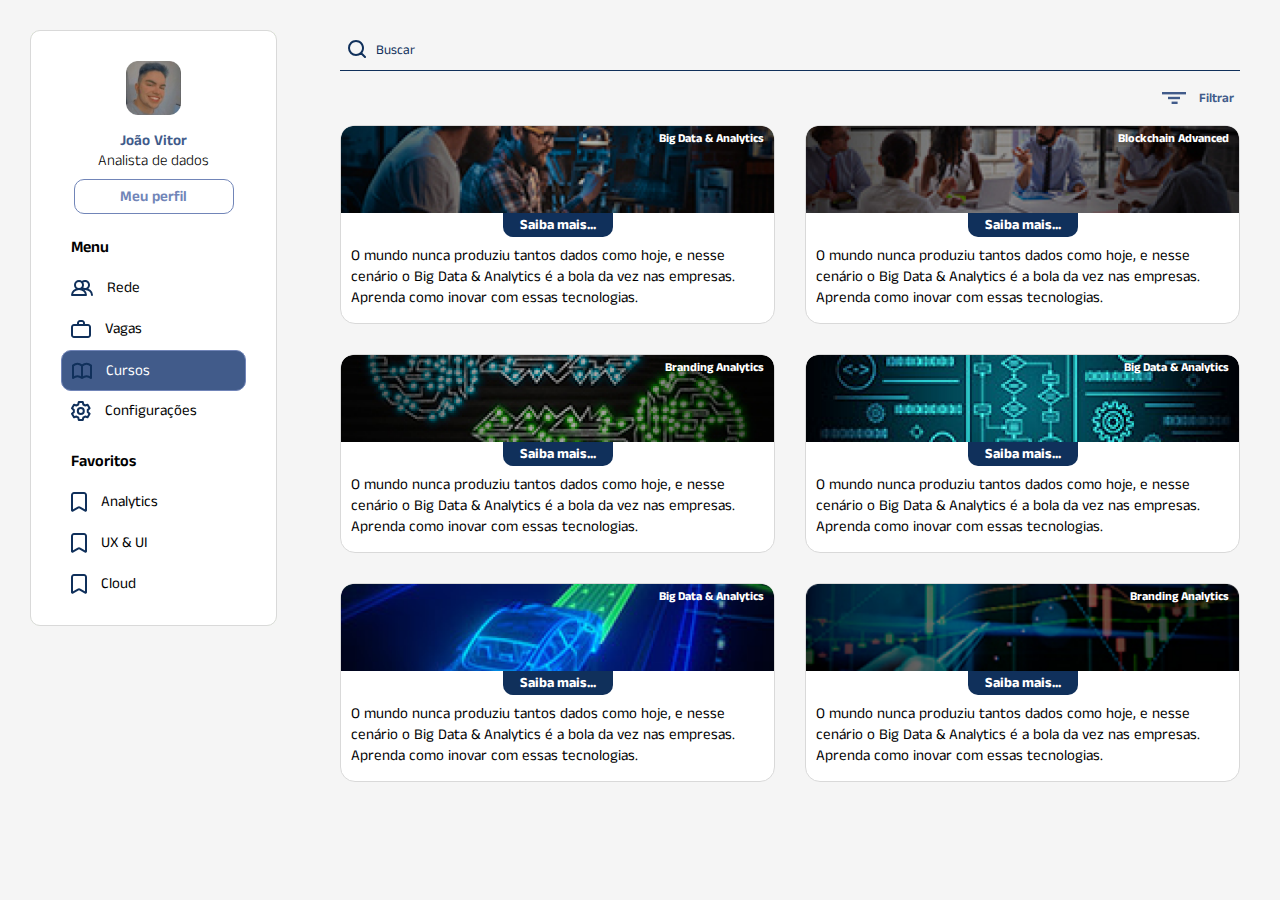
==== courses-page.html @ 30c97529 "Initial commit" ====
<!DOCTYPE html>
<html lang="pt-BR">
<head>
    <meta charset="UTF-8">
    <meta http-equiv="X-UA-Compatible" content="IE=edge">
    <meta name="viewport" content="width=device-width, initial-scale=1.0">
    <title>Jobi - Vagas</title>
    <link rel="stylesheet" href="css/reset.css">
    <link rel="stylesheet" href="css/components/profile.css">
    <link rel="stylesheet" href="css/components/pages-menu.css">
    <link rel="stylesheet" href="css/components/favorite-tags.css">
    <link rel="stylesheet" href="css/components/search-bar.css">
    <link rel="stylesheet" href="css/components/course.css">
    <link rel="stylesheet" href="css/courses-page.css">
</head>
<body>
    <!-- 
        Início da página, main CSS:  
        courses-page.css    
    -->
    <div id="page-container">
        <div id="menu-container">
            <div class="lateral-menu">
                <!-- 
                    CSS da estrutura do profile
                    componentes/profile.css
                -->
                <div class="profile">
                    <span class="profile-photo">
                        <img src="images/profile-photo.png" alt="Foto de perfil">
                    </span>
                    <a href="#" class="user-name">João Vitor</a>
                    <p class="occupation">Analista de dados</p>
                    <a class="my-profile" href="#">Meu perfil</a> 
                </div>
                <!-- 
                    CSS da estrutura do menu de navegação entre páginas
                    componentes/pages-menu.css
                -->
                <nav class="pages-menu">
                    <h2>Menu</h2>
                    <ul>
                        <li class="menu-option">                        
                            <a href="index.html" class="menu-label">
                                <img class="menu-icon" src="images/icons/rede-icon.svg" alt="Ícone de rede">
                                Rede
                            </a>
                        </li>
                        <li class="menu-option">                        
                            <a href="#" class="menu-label">
                                <img class="menu-icon" src="images/icons/vagas-icon.svg" alt="Ícone de vagas">
                                Vagas
                            </a>
                        </li>
                        <li class="menu-option selected-li">                        
                            <a href="courses-page.html" class="menu-label selected-a">
                                <img class="menu-icon" src="images/icons/courses-icon.svg" alt="Ícone de cursos">
                                Cursos
                            </a>
                        </li>
                        <li class="menu-option">                        
                            <a href="#" class="menu-label">
                                <img class="menu-icon" src="images/icons/settings-icon.svg" alt="Ícone de configurações">
                                Configurações
                            </a>
                        </li>
                    </ul>
                </nav>
                <!-- 
                    CSS da estrutura do menu de favoritos
                    componentes/favorite-tags.css
                -->
                <div class="favorite-tags">
                    <h2>Favoritos</h2>
                    <ul>
                        <li class="favorite-item">
                            <img class="tag-icon" src="images/icons/favorite-icon.svg" alt="Ícone de favoritos">
                            <a href="#" class="tag-label">Analytics</a>
                        </li>
                        <li class="favorite-item">
                            <img class="tag-icon" src="images/icons/favorite-icon.svg" alt="Ícone de favoritos">
                            <a href="#" class="tag-label">UX & UI</a>
                        </li>
                        <li class="favorite-item">
                            <img class="tag-icon" src="images/icons/favorite-icon.svg" alt="Ícone de favoritos">
                            <a href="#" class="tag-label">Cloud</a>
                        </li>
                    </ul>
                </div>
            </div>
        </div>
        <main>
            <!-- 
                CSS da estrutura da barra de pesquisa
                componentes/search.bar.css
            -->
            <div class="search-tool">
                <img class="search-icon" src="images/icons/search-icon.svg" alt="Ícone de busca">
                <input class="input-field" 
                       type="text" 
                       placeholder="Buscar">
            </div>
            <!-- 
                CSS da estrutura de filtro
                componentes/search.bar.css
            -->
            <div class="filter-tool">
                <button>
                    <img src="images/icons/filter-icon.svg" alt="Ícone de filtro">
                    <p>Filtrar</p>
                </button>
            </div>           
             <!-- 
                CSS da estrutura de curso
                componentes/course.css
            -->
            <section class="course-section">
                <div class="course">
                    <p class="course-name">Big Data & Analytics</p>
                    <img class="course-banner" src="images/banner1.png" alt="Banner curso 1">
                    <span class="read-more">
                        <a href="#" class="read-more">Saiba mais...</a>
                    </span>
                    <p class="course-description">O mundo nunca produziu tantos dados como hoje, e nesse cenário o Big Data & Analytics é a bola da vez nas empresas. Aprenda como inovar com essas tecnologias.</p>
                </div>
                <div class="course">
                    <p class="course-name">Blockchain Advanced</p>
                    <img class="course-banner" src="images/banner2.png" alt="Banner curso 2">
                    <span class="read-more">
                        <a href="#" class="read-more">Saiba mais...</a>
                    </span>
                    <p class="course-description">O mundo nunca produziu tantos dados como hoje, e nesse cenário o Big Data & Analytics é a bola da vez nas empresas. Aprenda como inovar com essas tecnologias.</p>
                </div>
                <div class="course">
                    <p class="course-name">Branding Analytics</p>
                    <img class="course-banner" src="images/banner3.png" alt="Banner curso 3">
                    <span class="read-more">
                        <a href="#" class="read-more">Saiba mais...</a>
                    </span>
                    <p class="course-description">O mundo nunca produziu tantos dados como hoje, e nesse cenário o Big Data & Analytics é a bola da vez nas empresas. Aprenda como inovar com essas tecnologias.</p>
                </div>
                <div class="course">
                    <p class="course-name">Big Data & Analytics</p>
                    <img class="course-banner" src="images/banner4.png" alt="Banner curso 4">
                    <span class="read-more">
                        <a href="#" class="read-more">Saiba mais...</a>
                    </span>
                    <p class="course-description">O mundo nunca produziu tantos dados como hoje, e nesse cenário o Big Data & Analytics é a bola da vez nas empresas. Aprenda como inovar com essas tecnologias.</p>
                </div>
                <div class="course">
                    <p class="course-name">Big Data & Analytics</p>
                    <img class="course-banner" src="images/banner5.png" alt="Banner curso 5">
                    <span class="read-more">
                        <a href="#" class="read-more">Saiba mais...</a>
                    </span>
                    <p class="course-description">O mundo nunca produziu tantos dados como hoje, e nesse cenário o Big Data & Analytics é a bola da vez nas empresas. Aprenda como inovar com essas tecnologias.</p>
                </div>
                <div class="course">
                    <p class="course-name">Branding Analytics</p>
                    <img class="course-banner" src="images/banner6.png" alt="Banner curso 6">
                    <span class="read-more">
                        <a href="#" class="read-more">Saiba mais...</a>
                    </span>
                    <p class="course-description">O mundo nunca produziu tantos dados como hoje, e nesse cenário o Big Data & Analytics é a bola da vez nas empresas. Aprenda como inovar com essas tecnologias.</p>
                </div>
            </section>
        </main>
    </div>
</body>
</html>
---- css/components/profile.css ----
/* É a configuração raíz deste CSS. Altere aqui e os elementos que receberem essas variáveis também serão alterados */
:root{
    --profile-font-size: 15px;
    --profile-primary-color: #415B8A;
    --profile-secundary-color: #7185B8;
}

.profile{
    text-align: center;
    font-size: var(--profile-font-size)
}

.profile-photo{
    display: flex;
    justify-content: center;
    margin-bottom: 15px;
}

.profile-photo img{
    width: 55px;
}

.user-name{
    font-weight: 600;
    color: var(--profile-primary-color)
}

.occupation{
    font-weight: 300;
    color: #000;
}

.my-profile{
    /* Alinhamento */
    display: flex;
    justify-content: center;
    align-items: center;
    /* Tamanho e posicionamento */
    width: 160px;
    height: 35px;
    margin: auto;
    margin-bottom: 24px;
    /* Estilização */
    font-weight: 600;
    color: var(--profile-secundary-color);
    border: 1px solid var(--profile-secundary-color);
    border-radius: 10px;
}

.my-profile:hover{
    /* Efeito ao passar o mouse em cima */
    background: var(--profile-primary-color);
    color: #FFF;
}
 
.user-name, 
.occupation{
    line-height: 20px;
    margin-bottom: 8px;
}
---- css/components/pages-menu.css ----
:root{
    --menu-font-size: 15px;
}

.pages-menu {
    font-size: var(--menu-font-size);
    line-height: 20px;
    padding: 0 10px;
    margin-bottom: 20px;
}

.pages-menu h2{
    font-weight: 600;
    margin-bottom: 10px;
    padding-left: 10px;
}

.pages-menu ul{
    list-style: none;
}

.menu-option{
    width: 185px;
    height: 41px;
    padding-left: 10px;
}

.menu-icon{
    max-width: 22px;
    margin-right: 14px;
}

/* Âncoras possuem comportamento específico quando são acessados, o link costuma mudar de cor... Aqui garanto que isso não aconteça, com :link e :visited */
.menu-label:link, .menu-label:visited{
    /* Posicionamento */
    display: flex;
    align-items: center;
    /* Tamanho */
    width: 100%;
    padding: 10px 0;
    /* Estilização */
    color: #000;
    font-size: var(--menu-font-size);
    font-weight: 400;
}

.menu-label:hover{
	color: #FFF; 
    border-radius: 10px;
}

/* Hover do menu e também aponta qual item está selecionado (.selected) */

.pages-menu ul li:hover,
.selected-li{
    color: #FFF  ;
    background: #415B8A;
    border: 1px solid #7185B8;
    border-radius: 10px;
}

.selected-a{
    color: #FFF !important;
}
---- css/components/favorite-tags.css ----
.favorite-tags {
    font-size: 15px;
    line-height: 20px;
    color: #000000;
    padding: 0 10px;
}

.favorite-tags h2{
    font-weight: 600;
    font-size: 16px;
    margin-bottom: 10px;
    padding-left: 10px;
}

.favorite-item{
    display: flex;
    align-items: center;
    padding-left: 10px;
}

.tag-icon{
    max-width: 22px;
    margin-right: 14px;
}

.tag-label{
    font-weight: 400;
}

.tag-icon,
.tag-label:link, .tag-label:visited{
    color: #000;
}

.favorite-tags ul li{
    display: flex;
    width: 170px;
    height: 41px;
}
---- css/components/search-bar.css ----
:root{
    --primary-color: #10305B;
}

.search-tool {
    width: 100%;
    margin-bottom: 18px;
}

.search-tool img {
    position: absolute;
}  
  
.search-icon {
    padding: 10px 8px;
}
  
.input-field {
    width: 100%;
    padding: 10px;
    padding-left: 36px;
    border: none;
    border-bottom: 1px solid var(--primary-color);
}

.input-field::placeholder, 
.input-field{
    color: var(--primary-color);
}

/*  Descomente a regra abaixo para ao selecionar a barra de pesquisa, remover a borda do input */

/* .input-field:focus{
    outline: 0;
} */
---- css/components/course.css ----
.course{
    display: flex;
    flex-direction: column;
    position: relative;
    width: 100%;
    max-width: 500px;
    border-radius: 15px;
    border: 1px solid #D9D9D9;
    background-color: #fff;
}

.course-name{
    position: absolute;
    top: 7px;
    right: 10px;
    color:#ffffff;
    font-weight: 700;
    font-size: 12px;
    line-height: 17px;
    line-height: 100%;
}

.course-banner{
    width: 100%;
    background-color: #fff;
    border-top-left-radius: 12px;
    border-top-right-radius: 12px;    
}

.read-more:link, .read-more:visited {    
    color: #FFF;
    position: relative;
}

.read-more a:link{
    display: block;
    top: 0;
    left: calc(50% - 55px);
    color: #fff;
    font-weight: 700;
    font-size: 14px;
    padding: 2px 0px;
    width: 110px;
    text-align: center; 
    border-bottom-left-radius: 10px;
    border-bottom-right-radius: 10px;   
    background-color: #10305B;
}

.course-description{
    padding: 8px 10px 15px 10px;
    position: relative;
    font-size: 15px;
}
---- css/courses-page.css ----
body{
    background-color:  #F5F5F5;
}

#page-container{
    display: grid;
    max-width: 1450px;
    margin: auto;
    grid-template-columns: 300px 1fr;
}

/* ------------------------------------ */

/* Lateral menu */
.lateral-menu{
    position: fixed;
    margin: 30px 0 0 30px;
    padding: 30px 20px 20px;
    background: linear-gradient(0deg, #FFFFFF, #FFFFFF), linear-gradient(0deg, #D2F2B8, #D2F2B8), linear-gradient(0deg, #D2F2B8, #D2F2B8), #D2F2B8;
    border: 1px solid #D9D9D9;
    border-radius: 10px;
}

    /* Filter tool*/

.filter-tool{
    display: flex;
    justify-content: end;
    margin-bottom: 18px;
}

.filter-tool button{
    display: flex;
    align-items: center;
    padding-right: 6px;
    cursor: pointer;
}
.filter-tool img{
    height: 12px;
    margin-right: 13px;
}

.filter-tool p{
    font-weight: 600;
    font-size: 13px;
    color: #415B8A;
}

/* ------------------------------------ */

/* Course Section */

main{
    min-height: 100vh;
    padding: 30px 40px;
}

.course-section{
    display: grid;
    grid-template-columns: repeat(2, 1fr); /* O primeiro valor determina a quantidade de cursos por linha, altere caso necessário*/
    gap: 30px;
    justify-items: center;
}


/* ------------------------------------ */
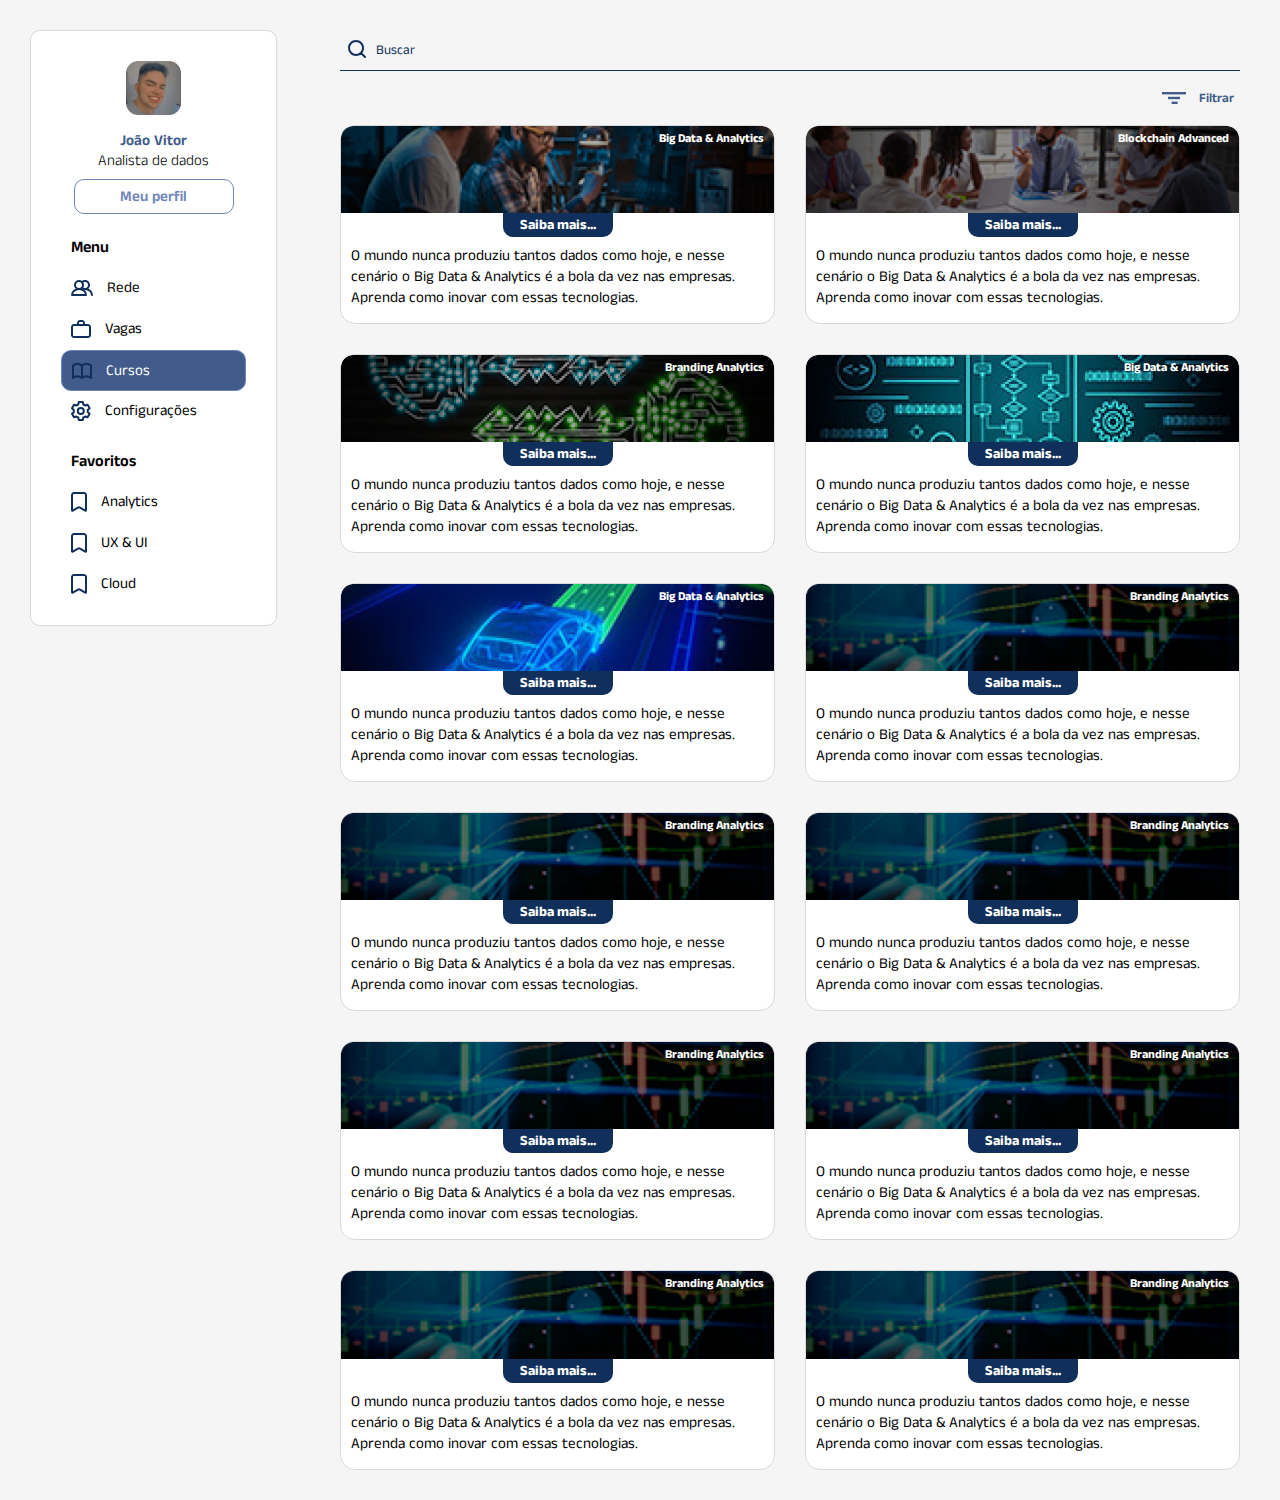
==== commit 011c7406: "add button back to top" ====
--- a/courses-page.html
+++ b/courses-page.html
@@ -5,15 +5,21 @@
     <meta http-equiv="X-UA-Compatible" content="IE=edge">
     <meta name="viewport" content="width=device-width, initial-scale=1.0">
     <title>Jobi - Vagas</title>
+    <script src="https://cdnjs.cloudflare.com/ajax/libs/jquery/3.6.0/jquery.min.js" integrity="sha512-894YE6QWD5I59HgZOGReFYm4dnWc1Qt5NtvYSaNcOP+u1T9qYdvdihz0PPSiiqn/+/3e7Jo4EaG7TubfWGUrMQ==" crossorigin="anonymous" referrerpolicy="no-referrer"></script>
     <link rel="stylesheet" href="css/reset.css">
     <link rel="stylesheet" href="css/components/profile.css">
     <link rel="stylesheet" href="css/components/pages-menu.css">
     <link rel="stylesheet" href="css/components/favorite-tags.css">
     <link rel="stylesheet" href="css/components/search-bar.css">
     <link rel="stylesheet" href="css/components/course.css">
+    <link rel="stylesheet" href="css/components/go-to-top.css">
     <link rel="stylesheet" href="css/courses-page.css">
 </head>
 <body>
+    <div class="gotopbtn">
+        <img src="images/icons/go-to-top-icon.svg" alt="Botão ir para o topo">
+        <p>Ir ao topo</p>
+    </div>
     <!-- 
         Início da página, main CSS:  
         courses-page.css    
@@ -163,8 +169,57 @@
                     </span>
                     <p class="course-description">O mundo nunca produziu tantos dados como hoje, e nesse cenário o Big Data & Analytics é a bola da vez nas empresas. Aprenda como inovar com essas tecnologias.</p>
                 </div>
+                <div class="course">
+                    <p class="course-name">Branding Analytics</p>
+                    <img class="course-banner" src="images/banner6.png" alt="Banner curso 6">
+                    <span class="read-more">
+                        <a href="#" class="read-more">Saiba mais...</a>
+                    </span>
+                    <p class="course-description">O mundo nunca produziu tantos dados como hoje, e nesse cenário o Big Data & Analytics é a bola da vez nas empresas. Aprenda como inovar com essas tecnologias.</p>
+                </div>
+                <div class="course">
+                    <p class="course-name">Branding Analytics</p>
+                    <img class="course-banner" src="images/banner6.png" alt="Banner curso 6">
+                    <span class="read-more">
+                        <a href="#" class="read-more">Saiba mais...</a>
+                    </span>
+                    <p class="course-description">O mundo nunca produziu tantos dados como hoje, e nesse cenário o Big Data & Analytics é a bola da vez nas empresas. Aprenda como inovar com essas tecnologias.</p>
+                </div>
+                <div class="course">
+                    <p class="course-name">Branding Analytics</p>
+                    <img class="course-banner" src="images/banner6.png" alt="Banner curso 6">
+                    <span class="read-more">
+                        <a href="#" class="read-more">Saiba mais...</a>
+                    </span>
+                    <p class="course-description">O mundo nunca produziu tantos dados como hoje, e nesse cenário o Big Data & Analytics é a bola da vez nas empresas. Aprenda como inovar com essas tecnologias.</p>
+                </div>
+                <div class="course">
+                    <p class="course-name">Branding Analytics</p>
+                    <img class="course-banner" src="images/banner6.png" alt="Banner curso 6">
+                    <span class="read-more">
+                        <a href="#" class="read-more">Saiba mais...</a>
+                    </span>
+                    <p class="course-description">O mundo nunca produziu tantos dados como hoje, e nesse cenário o Big Data & Analytics é a bola da vez nas empresas. Aprenda como inovar com essas tecnologias.</p>
+                </div>
+                <div class="course">
+                    <p class="course-name">Branding Analytics</p>
+                    <img class="course-banner" src="images/banner6.png" alt="Banner curso 6">
+                    <span class="read-more">
+                        <a href="#" class="read-more">Saiba mais...</a>
+                    </span>
+                    <p class="course-description">O mundo nunca produziu tantos dados como hoje, e nesse cenário o Big Data & Analytics é a bola da vez nas empresas. Aprenda como inovar com essas tecnologias.</p>
+                </div>
+                <div class="course">
+                    <p class="course-name">Branding Analytics</p>
+                    <img class="course-banner" src="images/banner6.png" alt="Banner curso 6">
+                    <span class="read-more">
+                        <a href="#" class="read-more">Saiba mais...</a>
+                    </span>
+                    <p class="course-description">O mundo nunca produziu tantos dados como hoje, e nesse cenário o Big Data & Analytics é a bola da vez nas empresas. Aprenda como inovar com essas tecnologias.</p>
+                </div>
             </section>
         </main>
     </div>
+    <script src="js/components/go-to-top.js"></script>
 </body>
 </html>--- a/css/components/go-to-top.css
+++ b/css/components/go-to-top.css
@@ -0,0 +1,55 @@
+.gotopbtn{
+    /* Alinhamento */
+    display: flex;
+    align-items: center;
+    justify-content: center;
+    /* Tamanho e posicionamento */
+    width: 115px;
+    height: 41px;
+    position: fixed;
+    bottom: 30px;
+    right: 30px;
+    /* Estilização */
+    cursor: pointer;
+    background-color: #415B8A;
+    border: 1px solid #7185B8;
+    border-radius: 10px;
+    text-align: center;
+    line-height: 50px;
+    color: #fff;
+    font-size: 24px;
+    transition: .6s ease-out;
+    z-index: 9;
+    opacity: 0;
+}
+
+.gotopbtn img{
+    width: 18px;
+    margin-right: 10px;
+}
+
+.gotopbtn p{
+    color: #FFF;
+    font-weight: 400;
+    font-size: 14px;
+}
+
+.gotopbtn.active{
+    top: calc(100% - 100px);
+    opacity: 1;
+}
+
+.gotopbtn:hover{
+    background-color: #2b4168;
+}
+
+.gotopbtn::after{
+    animation-delay: 1s;
+}
+
+.gotopbtn:hover::before,
+.gotopbtn:hover::after{
+    border-color: #27aa60;
+}
+
+
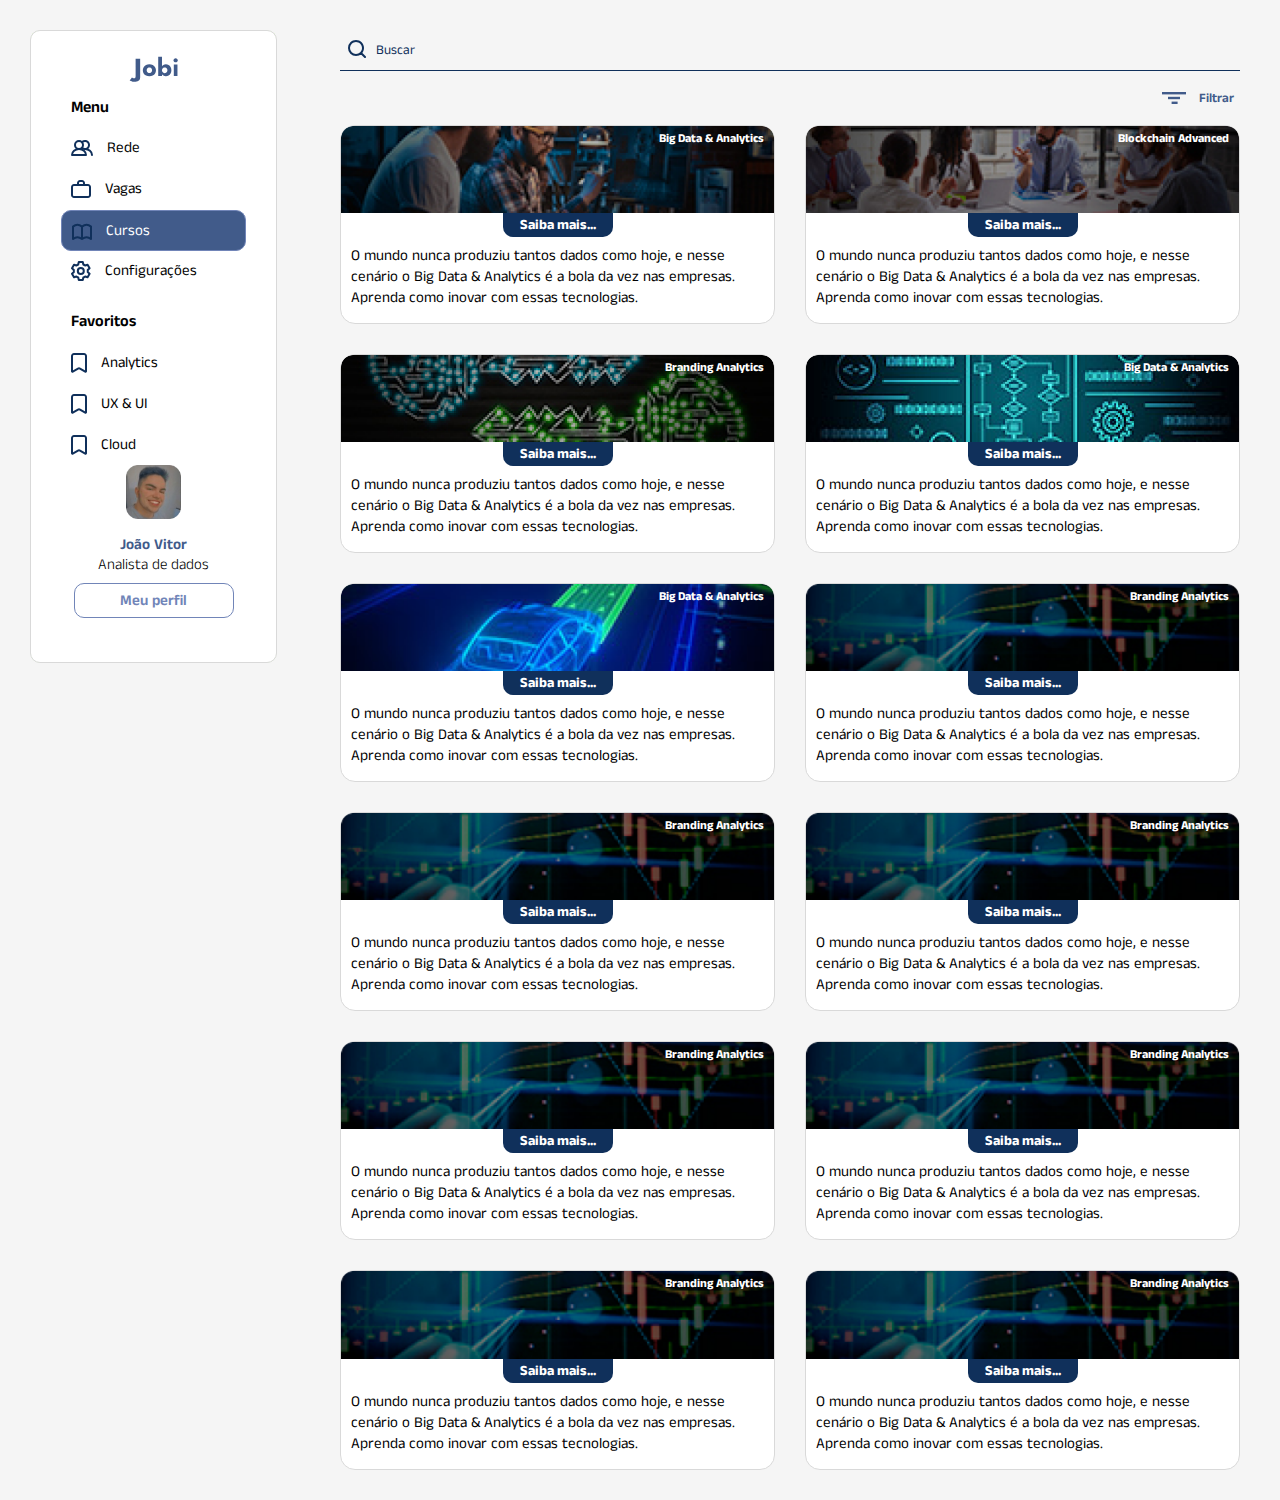
==== commit 68e207e1: "add jobi logo in lateral menu" ====
--- a/courses-page.html
+++ b/courses-page.html
@@ -16,10 +16,6 @@
     <link rel="stylesheet" href="css/courses-page.css">
 </head>
 <body>
-    <div class="gotopbtn">
-        <img src="images/icons/go-to-top-icon.svg" alt="Botão ir para o topo">
-        <p>Ir ao topo</p>
-    </div>
     <!-- 
         Início da página, main CSS:  
         courses-page.css    
@@ -27,18 +23,9 @@
     <div id="page-container">
         <div id="menu-container">
             <div class="lateral-menu">
-                <!-- 
-                    CSS da estrutura do profile
-                    componentes/profile.css
-                -->
-                <div class="profile">
-                    <span class="profile-photo">
-                        <img src="images/profile-photo.png" alt="Foto de perfil">
-                    </span>
-                    <a href="#" class="user-name">João Vitor</a>
-                    <p class="occupation">Analista de dados</p>
-                    <a class="my-profile" href="#">Meu perfil</a> 
-                </div>
+                <span class="jobi-logo">
+                    <img src="images/icons/jobi-logotipo.svg" alt="Logotipo Jobi">
+                </span>
                 <!-- 
                     CSS da estrutura do menu de navegação entre páginas
                     componentes/pages-menu.css
@@ -73,25 +60,37 @@
                     </ul>
                 </nav>
                 <!-- 
-                    CSS da estrutura do menu de favoritos
+                    CSS da estrutura da lista de favoritos
                     componentes/favorite-tags.css
                 -->
                 <div class="favorite-tags">
                     <h2>Favoritos</h2>
                     <ul>
                         <li class="favorite-item">
-                            <img class="tag-icon" src="images/icons/favorite-icon.svg" alt="Ícone de favoritos">
-                            <a href="#" class="tag-label">Analytics</a>
+                            <img class="tag-icon" src="images/icons/favorite-icon.svg" alt="">
+                            <p class="tag-label">Analytics</p>
                         </li>
                         <li class="favorite-item">
-                            <img class="tag-icon" src="images/icons/favorite-icon.svg" alt="Ícone de favoritos">
-                            <a href="#" class="tag-label">UX & UI</a>
+                            <img class="tag-icon" src="images/icons/favorite-icon.svg" alt="">
+                            <p class="tag-label">UX & UI</p>
                         </li>
                         <li class="favorite-item">
-                            <img class="tag-icon" src="images/icons/favorite-icon.svg" alt="Ícone de favoritos">
-                            <a href="#" class="tag-label">Cloud</a>
+                            <img class="tag-icon" src="images/icons/favorite-icon.svg" alt="">
+                            <p class="tag-label">Cloud</p>
                         </li>
                     </ul>
+                </div>        
+                <!-- 
+                    CSS da estrutura do perfil
+                    componentes/profile.css
+                -->
+                <div class="profile">
+                    <span class="profile-photo">
+                        <img src="images/profile-photo.png" alt="Foto de perfil">
+                    </span>
+                    <a href="#" class="user-name">João Vitor</a>
+                    <p class="occupation">Analista de dados</p>
+                    <a class="my-profile" href="#">Meu perfil</a> 
                 </div>
             </div>
         </div>
@@ -220,6 +219,10 @@
             </section>
         </main>
     </div>
+    <div class="gotopbtn">
+        <img src="images/icons/go-to-top-icon.svg" alt="Botão ir para o topo">
+        <p>Ir ao topo</p>
+    </div>
     <script src="js/components/go-to-top.js"></script>
 </body>
 </html>--- a/css/components/pages-menu.css
+++ b/css/components/pages-menu.css
@@ -13,6 +13,19 @@
     font-weight: 600;
     margin-bottom: 10px;
     padding-left: 10px;
+}
+
+
+/* Logotipo */
+
+.jobi-logo{
+    display: flex;
+    justify-content: center;
+    margin-bottom: 15px;
+}
+
+.jobi-logo img{
+    width: 50px;
 }
 
 .pages-menu ul{
--- a/css/components/course.css
+++ b/css/components/course.css
@@ -3,7 +3,6 @@
     flex-direction: column;
     position: relative;
     width: 100%;
-    max-width: 500px;
     border-radius: 15px;
     border: 1px solid #D9D9D9;
     background-color: #fff;
--- a/css/courses-page.css
+++ b/css/courses-page.css
@@ -15,7 +15,7 @@
 .lateral-menu{
     position: fixed;
     margin: 30px 0 0 30px;
-    padding: 30px 20px 20px;
+    padding: 25px 20px 20px;
     background: linear-gradient(0deg, #FFFFFF, #FFFFFF), linear-gradient(0deg, #D2F2B8, #D2F2B8), linear-gradient(0deg, #D2F2B8, #D2F2B8), #D2F2B8;
     border: 1px solid #D9D9D9;
     border-radius: 10px;
